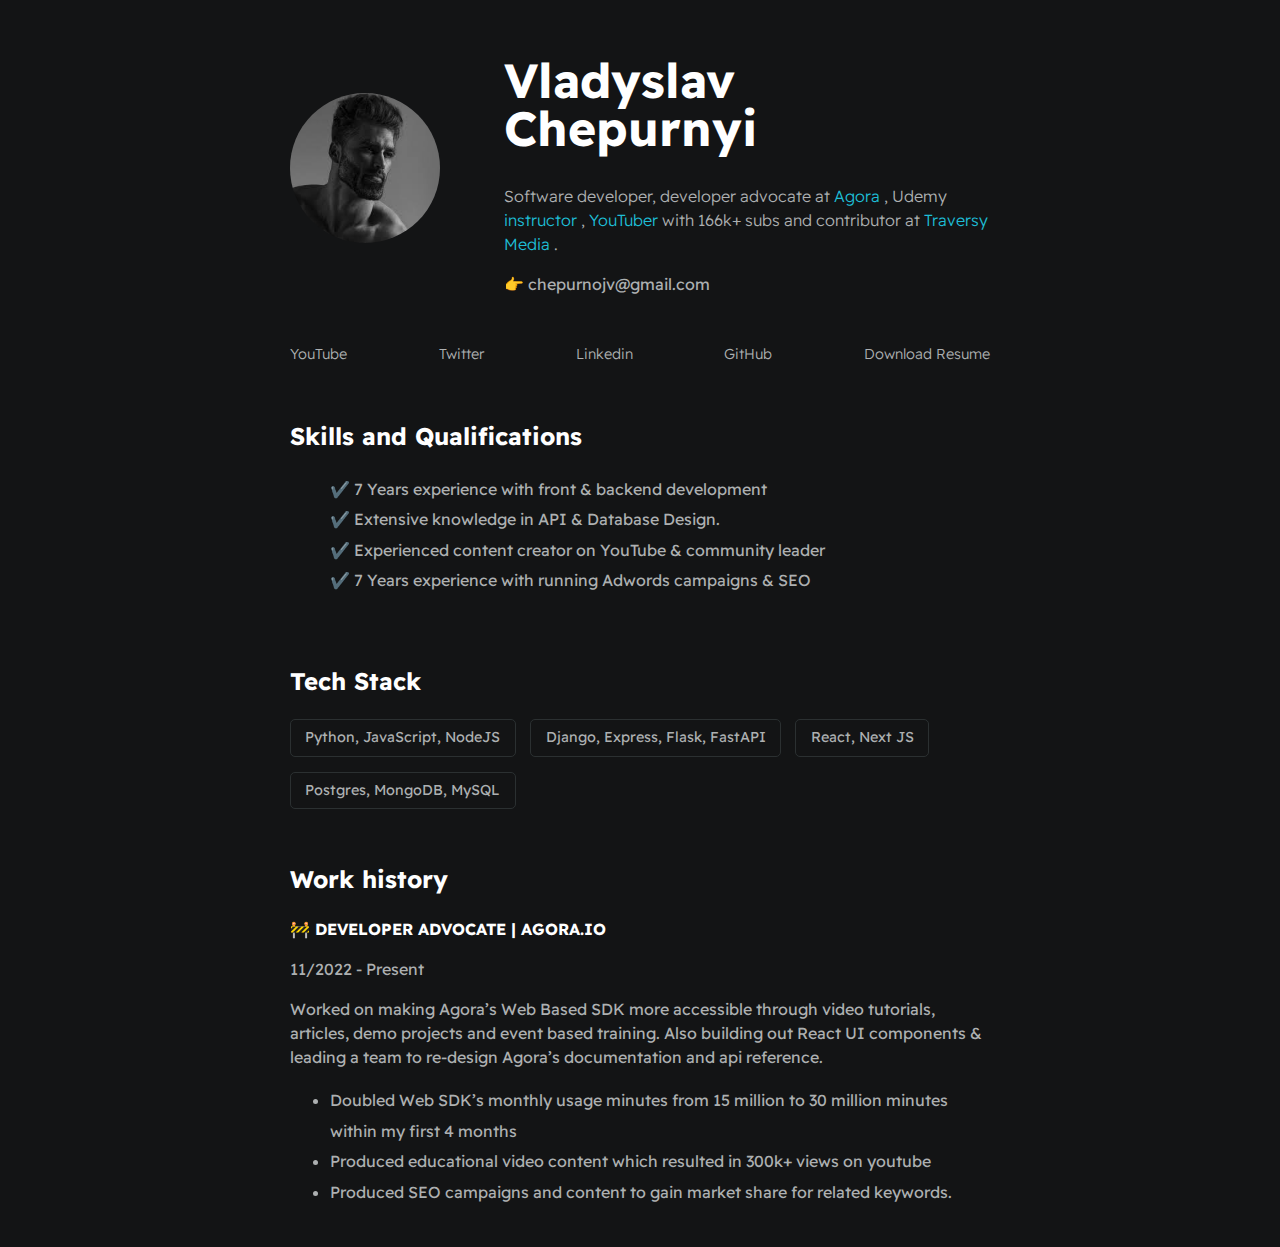
==== index.html @ 8df5a914 "first commit" ====
<!DOCTYPE html>
<html lang="en">
	<head>
		<meta charset="UTF-8" />
		<meta http-equiv="X-UA-Compatible" content="IE=edge" />
		<meta name="viewport" content="width=device-width, initial-scale=1.0" />
		<link rel="stylesheet" href="./styles/main.css" />
		<title>Vladyslav Chepurnyi</title>
	</head>
	<body>
		<div id="container--main">
			<section id="wrapper--hero" class="section--page">
				<img id="profile-pic" src="./assets/images/profile_pic.jpg" alt="" />

				<div>
					<h1 id="user-name">Vladyslav Chepurnyi</h1>
					<p id="bio">
						Software developer, developer advocate at
						<a href="https://www.agora.io/en/" target="_blank">Agora</a>
						, Udemy
						<a
							href="https://www.udemy.com/user/dennis-ivanov-5/"
							target="_blank"
						>
							instructor
						</a>
						,
						<a href="https://www.youtube.com/c/dennisivy" target="_blank">
							YouTuber
						</a>
						with 166k+ subs and contributor at
						<a href="https://youtu.be/PtQiiknWUcI?t=6" target="_blank">
							Traversy Media
						</a>
						.
					</p>

					<p>👉 chepurnojv@gmail.com</p>
				</div>
			</section>

			<section class="section--page">
				<div id="socials--list">
					<a href="#" target="_blank">YouTube</a>
					<a href="#" target="_blank">Twitter</a>
					<a href="#" target="_blank">Linkedin</a>
					<a href="#" target="_blank">GitHub</a>
					<a href="./assets/resume.pdf" target="_blank">Download Resume</a>
				</div>
			</section>

			<section class="section--page">
				<h2>Skills and Qualifications</h2>
				<ul id="qualifications--list">
					<li>✔️ 7 Years experience with front & backend development</li>
					<li>✔️ Extensive knowledge in API & Database Design.</li>
					<li>✔️ Experienced content creator on YouTube & community leader</li>
					<li>✔️ 7 Years experience with running Adwords campaigns & SEO</li>
				</ul>
			</section>

			<section class="section--page">
				<h2>Tech Stack</h2>
				<div id="wrapper--techstack__items">
					<div class="card--techstack">
						<span>Python, JavaScript, NodeJS</span>
					</div>
					<div class="card--techstack">
						<span>Django, Express, Flask, FastAPI</span>
					</div>
					<div class="card--techstack"><span>React, Next JS</span></div>
					<div class="card--techstack">
						<span>Postgres, MongoDB, MySQL</span>
					</div>
				</div>
			</section>

			<section class="section--page" id="work-history-wrapper">
				<h2>Work history</h2>
				<div class="line-break"></div>
				<div class="card--work-history">
					<strong>🚧 DEVELOPER ADVOCATE | AGORA.IO</strong>
					<p>11/2022 - Present</p>
					<p>
						Worked on making Agora’s Web Based SDK more accessible through video
						tutorials, articles, demo projects and event based training. Also
						building out React UI components & leading a team to re-design
						Agora’s documentation and api reference.
					</p>
					<ul>
						<li>
							Doubled Web SDK’s monthly usage minutes from 15 million to 30
							million minutes within my first 4 months
						</li>
						<li>
							Produced educational video content which resulted in 300k+ views
							on youtube
						</li>
						<li>
							Produced SEO campaigns and content to gain market share for
							related keywords.
						</li>
					</ul>
				</div>
			</section>
		</div>
	</body>
</html>
---- styles/main.css ----
@import url('https://fonts.googleapis.com/css2?family=Readex+Pro:wght@300;400;500;600;700&display=swap');

:root{
    --mainTextColor-light:#000;
    --secondaryTextColor-light:rgb(51 51 51);
    --mainLinkColor-light:#0da2b8;
    --mainBorderColor-light:rgb(218, 218, 218);
    --mainBgColor-light:rgb(249, 250,251);

    --mainTextColor-dark:#fff;
    --secondaryTextColor-dark:#adb0b1;
    --mainLinkColor-dark:rgb(30, 190,214);
    --mainBorderColor-dark:#2b3031;
    --mainBgColor-dark:#131415;

    --mainTextColor:var(--mainTextColor-dark);
    --secondaryTextColor:var(--secondaryTextColor-dark);
    --mainLinkColor:var(--mainLinkColor-dark);
    --mainBorderColor:var(--mainBorderColor-dark);
    --mainBgColor:var(--mainBgColor-dark);
}

* {
    font-family: 'Readex Pro';
    line-height: 1.5em;
    box-sizing: border-box;
    color: var(--mainTextColor);
}

body {
    background-color: var(--mainBgColor);
}

p, span, li {
    color: var(--secondaryTextColor);
    font-size:1em
}

a {
    text-decoration: none;
    color: var(--mainLinkColor);
    font-size: 500;
}

li {
    line-height: 1.9em;
}

#container--main {
    max-width: 700px;
    margin:0 auto;
}

.section--page {
    padding-top:1em;
    padding-bottom:1em;
}

#wrapper--hero {
    display: flex;
    align-items: center;
    gap:4em;
}

#user-name {
    font-size:3em;
    line-height: 1em;
}

#bio, a {
    font-weight: 300;
}

#profile-pic {
    border-radius: 50%;
    width:150px;
    height: 150px;
    object-fit: cover;
}

#email {
    color:var(--mainTextColor);
}

#socials--list {
    display: flex;
    justify-content: space-between;
    column-gap: 1em;
    flex-wrap:wrap;
}

#socials--list a {
    display: flex;
    justify-content: space-between;
    column-gap: 1em;
    flex-wrap:wrap;
}

#socials--list a {
    font-size:0.9em;
    color:var(--secondaryTextColor)
} 

#socials--list a:hover {
    color: var(--mainLinkColor)
}

#qualifications--list {
    list-style: none;
}

#wrapper--techstack__items {
    display: flex;
    flex-wrap: wrap;
    gap:1em;
    font-size:0.9em
}

.card--techstack {
    border:1px solid var(--mainBorderColor);
    padding: 0.5em 1em;
    border-radius: 5px;
}
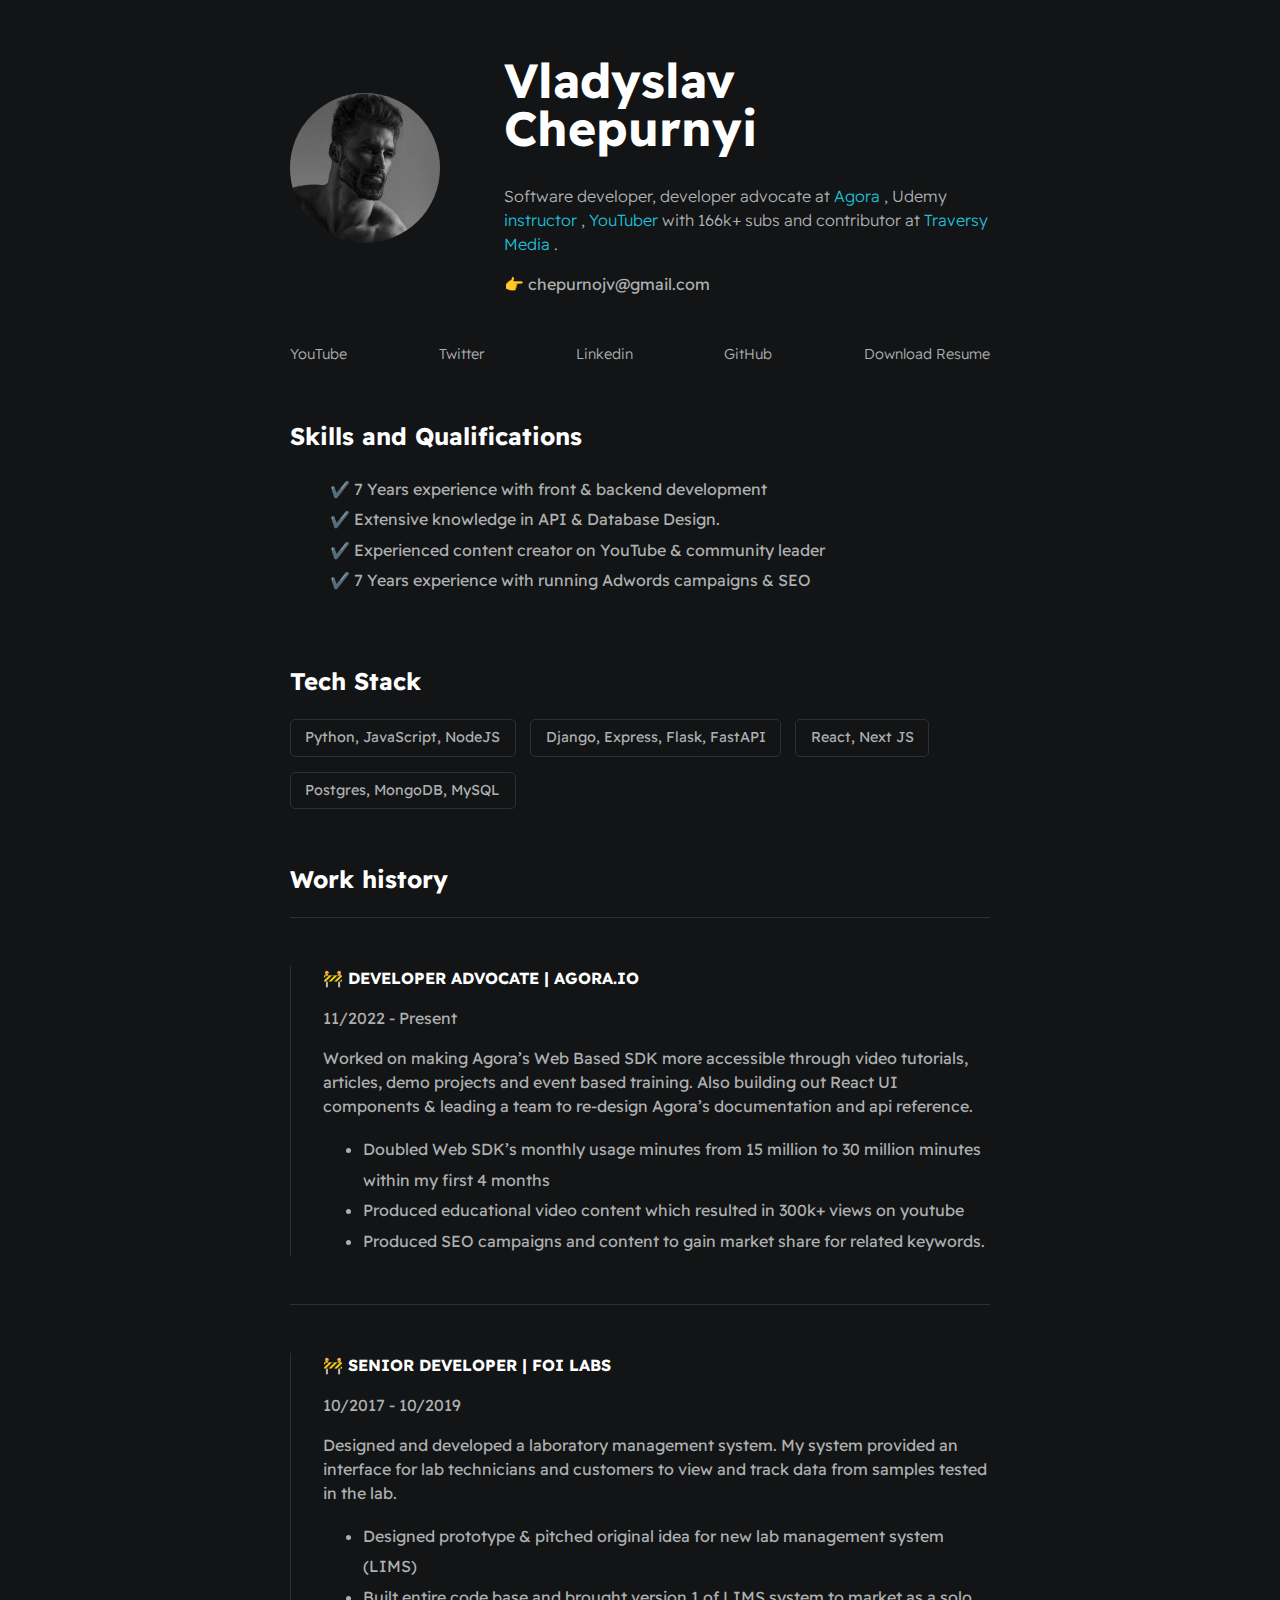
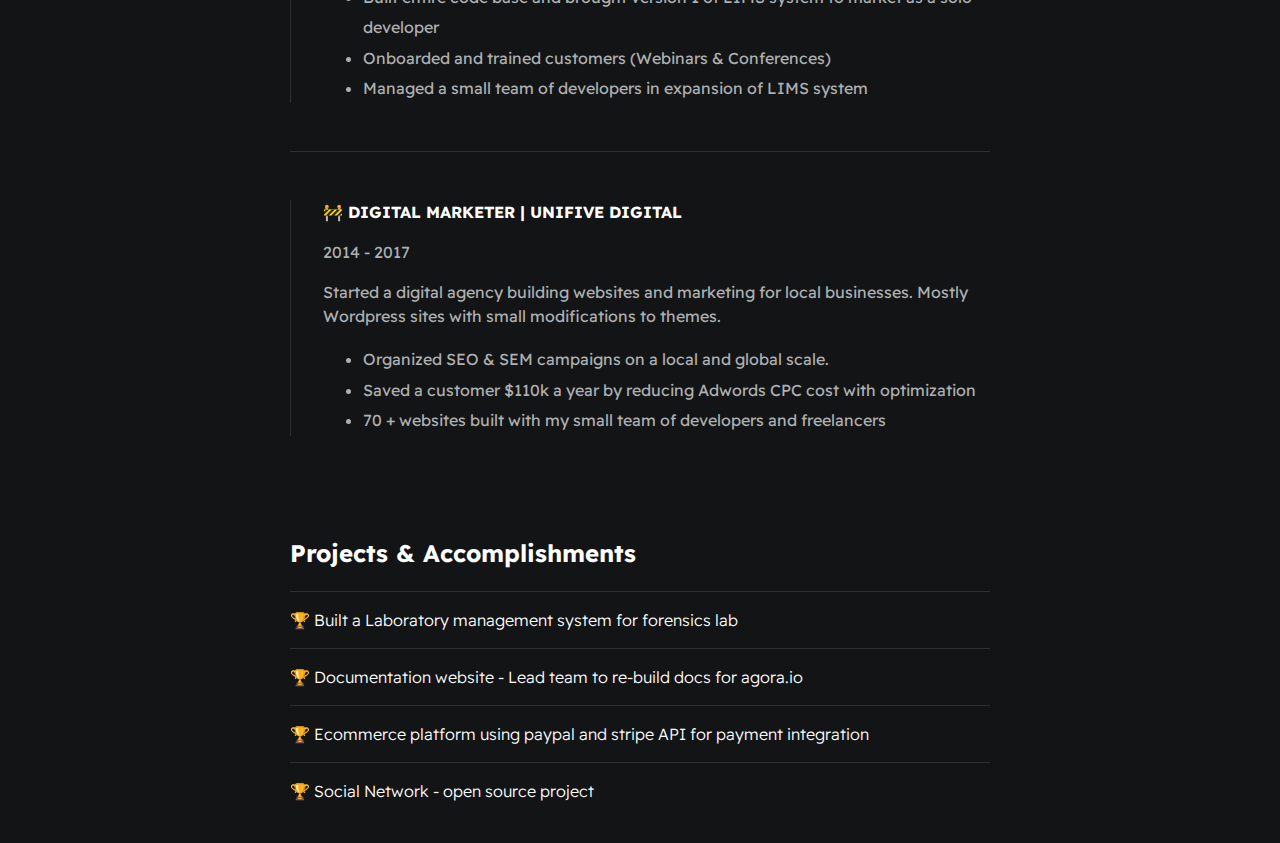
==== commit 080e3039: "complete digital resume website" ====
--- a/index.html
+++ b/index.html
@@ -102,6 +102,86 @@
 						</li>
 					</ul>
 				</div>
+				<div class="line-break"></div>
+
+				<div class="card--work-history">
+					<strong>🚧 SENIOR DEVELOPER | FOI LABS</strong>
+					<p>10/2017 - 10/2019</p>
+					<p>
+						Designed and developed a laboratory management system. My system
+						provided an interface for lab technicians and customers to view and
+						track data from samples tested in the lab.
+					</p>
+					<ul>
+						<li>
+							Designed prototype & pitched original idea for new lab management
+							system (LIMS)
+						</li>
+						<li>
+							Built entire code base and brought version 1 of LIMS system to
+							market as a solo developer
+						</li>
+						<li>Onboarded and trained customers (Webinars & Conferences)</li>
+						<li>
+							Managed a small team of developers in expansion of LIMS system
+						</li>
+					</ul>
+				</div>
+
+				<div class="line-break"></div>
+
+				<div class="card--work-history">
+					<strong>🚧 DIGITAL MARKETER | UNIFIVE DIGITAL</strong>
+					<p>2014 - 2017</p>
+					<p>
+						Started a digital agency building websites and marketing for local
+						businesses. Mostly Wordpress sites with small modifications to
+						themes.
+					</p>
+					<ul>
+						<li>Organized SEO & SEM campaigns on a local and global scale.</li>
+						<li>
+							Saved a customer $110k a year by reducing Adwords CPC cost with
+							optimization
+						</li>
+						<li>
+							70 + websites built with my small team of developers and
+							freelancers
+						</li>
+					</ul>
+				</div>
+			</section>
+			<section class="section--page">
+				<h2>Projects & Accomplishments</h2>
+
+				<div class="card--project">
+					<a href="project1.html">
+						<span>🏆</span>
+						Built a Laboratory management system for forensics lab
+					</a>
+				</div>
+
+				<div class="card--project">
+					<a href="project1.html">
+						<span>🏆</span>
+						Documentation website - Lead team to re-build docs for agora.io
+					</a>
+				</div>
+
+				<div class="card--project">
+					<a href="project1.html">
+						<span>🏆</span>
+						Ecommerce platform using paypal and stripe API for payment
+						integration
+					</a>
+				</div>
+
+				<div class="card--project">
+					<a href="project1.html">
+						<span>🏆</span>
+						Social Network - open source project
+					</a>
+				</div>
 			</section>
 		</div>
 	</body>
--- a/styles/main.css
+++ b/styles/main.css
@@ -120,4 +120,54 @@
     border:1px solid var(--mainBorderColor);
     padding: 0.5em 1em;
     border-radius: 5px;
+}
+
+.card--work-history {
+    border-left: 1px solid var(--mainBorderColor);
+    margin-top: 3em;
+    margin-bottom: 3em;
+    padding-left: 2em;
+}
+
+.line-break {
+    background-color: var(--mainBorderColor);
+    height:1px;
+}
+
+.card--project {
+    padding-top:1em;
+    padding-bottom:1em;
+    border-top: 1px solid var(--mainBorderColor);
+}
+
+.card--project a {
+    color: var(--mainTextColor);
+    transition: .3s;
+}
+
+.card--project a:hover {
+    color:var(--mainLinkColor);
+
+}
+
+@media(max-width:600px){
+    #wrapper--hero {
+        flex-direction: column;
+        gap:1em;
+    }
+
+    #profile-pic {
+        width:200px;
+        height:200px;
+    }
+
+    .section--page {
+        padding-top: 1em;
+        padding-bottom:1em;
+    }
+
+    .card--work-history {
+        border-left: none;
+        padding-left:0;
+    }
 }